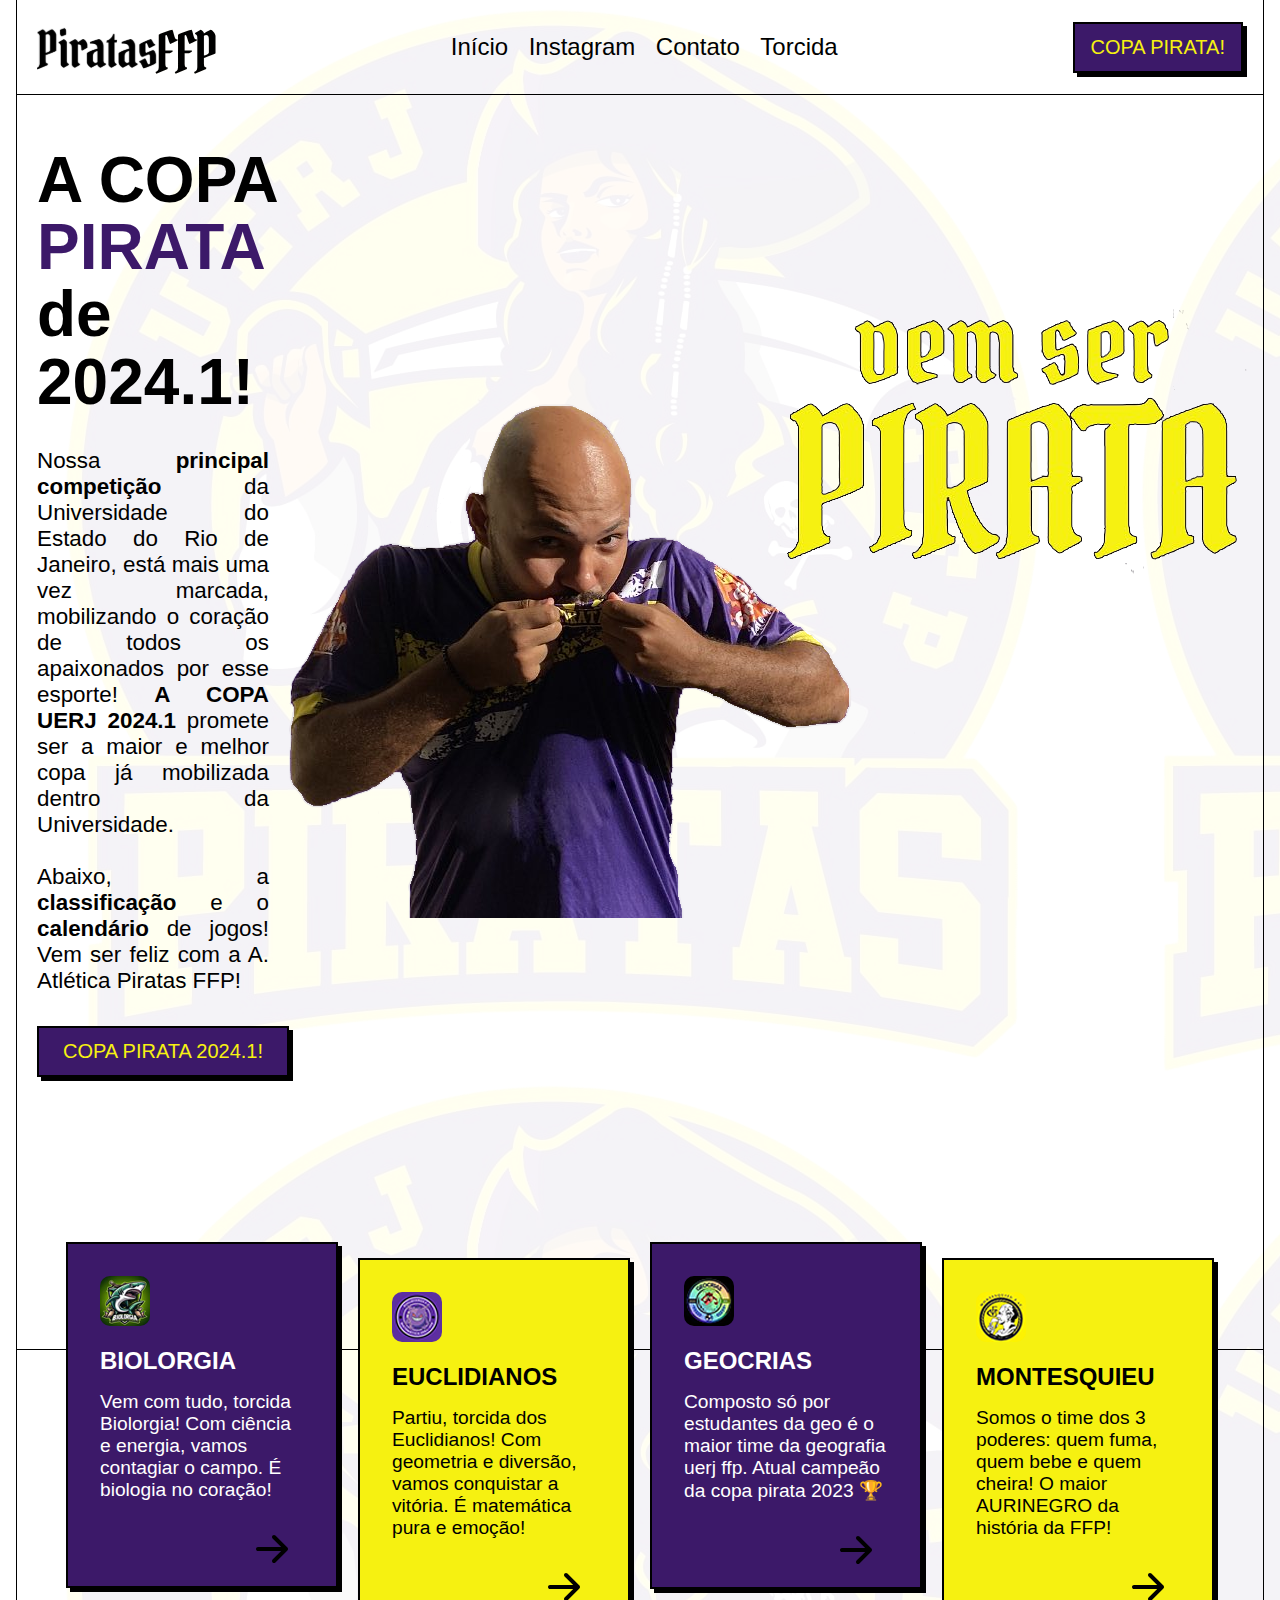
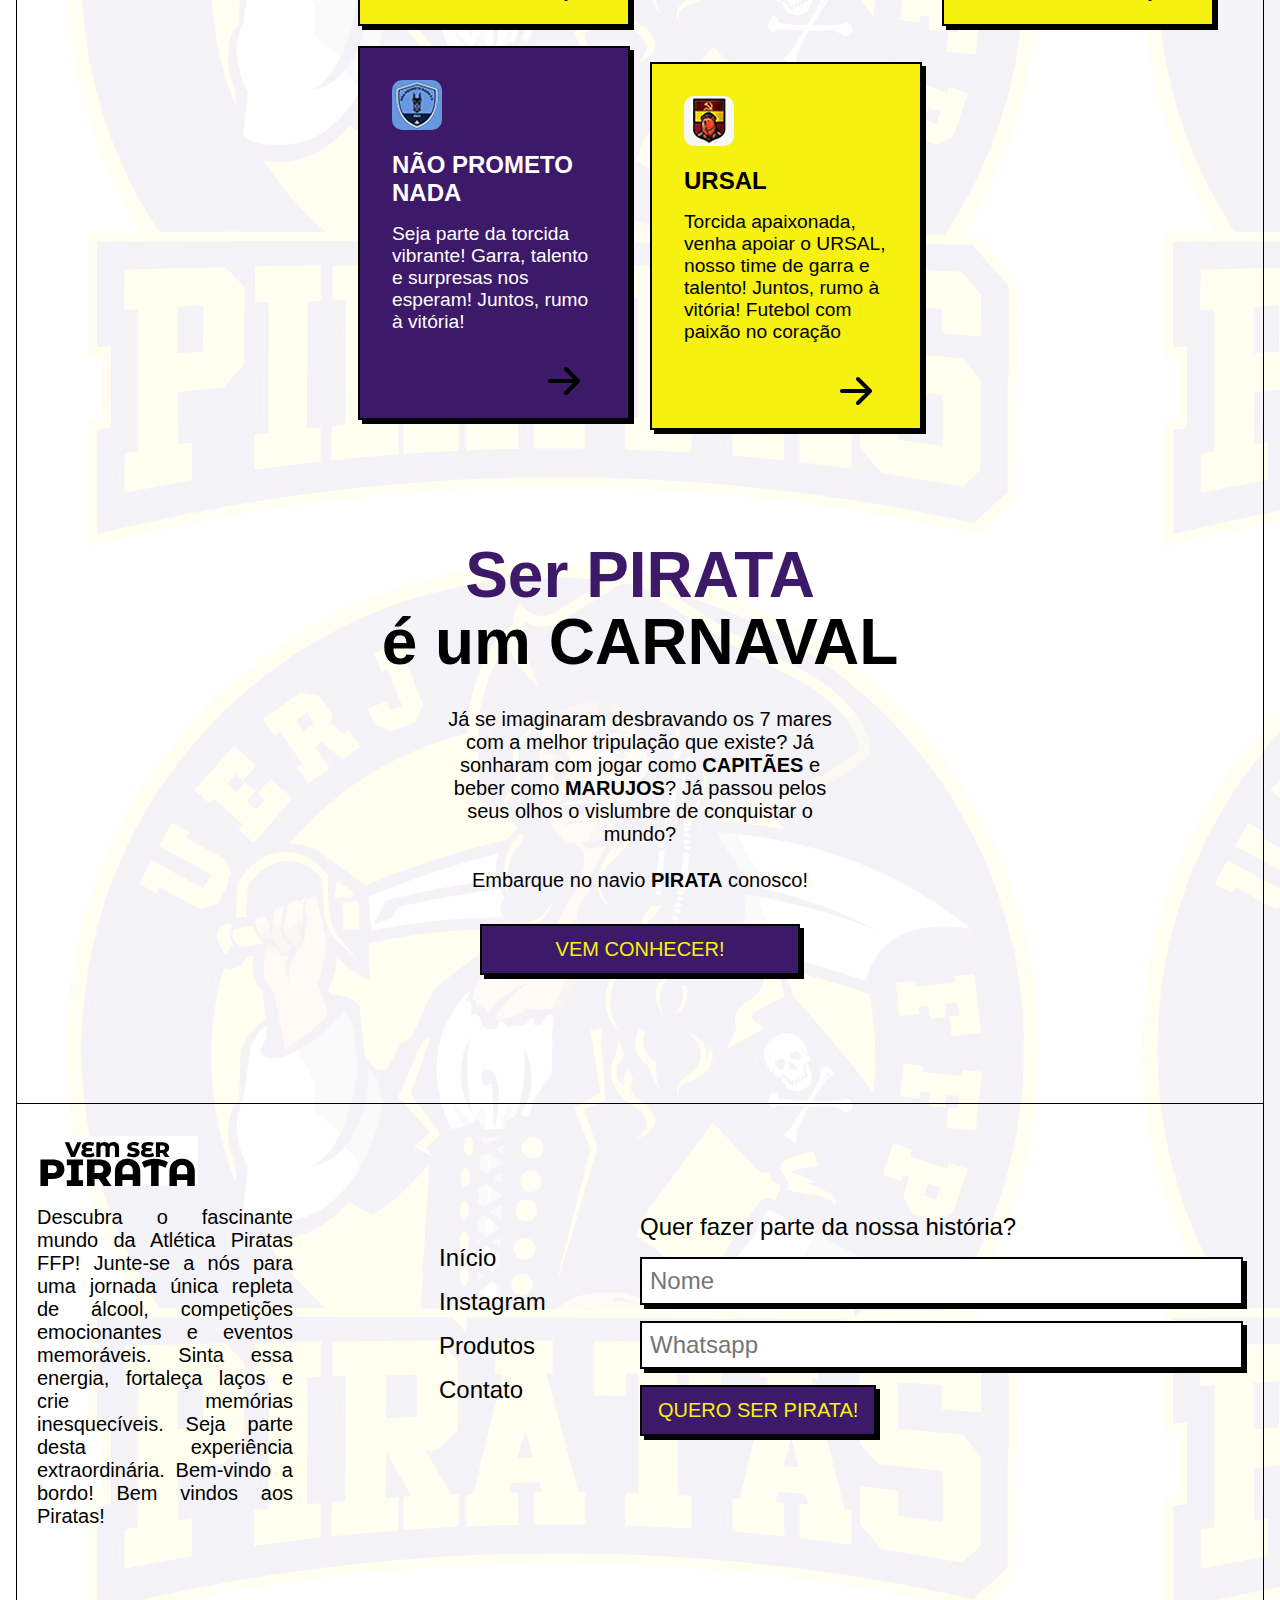
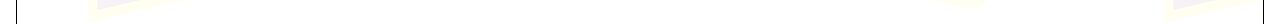
==== index.html @ 1eb4ce50 "link da nav pra torcida" ====
<!DOCTYPE html>
<html lang="pt-br">
<head>
    <meta charset="UTF-8">
    <meta name="viewport" content="width=device-width, initial-scale=1.0">
    <title>Piratas</title>
    <link rel="stylesheet" href="index.css">
</head>
<body>
    <header>
        <div class="container">
            <!-- teste -->
            <a class="logo" href="https://www.instagram.com/direct/t/118233572894860" target="_blank"><img src="pack/logonova2.svg" alt="logo.svg"></a></img>
            <nav>
                <a href="index.html">Início</a>
                <a href="https://www.instagram.com/atleticaffp/" target="_blank">Instagram</a>
                <a href="https://www.instagram.com/atleticaffp/" target="_blank">Contato</a>
                <a href="https://www.instagram.com/stories/highlights/18028750858473451/" target="_blank">Torcida</a>
            </nav>
            <a href="./copapirata/copapirata.html" target="blank" class="button nt-1 nb-1 nx-auto">COPA PIRATA!</a>
        </div>
    </header>
    <main>
        <section class="hero-section">
            <div class="container row-reverse">
                <img src="pack/teste3png.png" alt="img/hero-img.svg">
                <div>
                    <h1 class="nt-2 nb-2">A COPA <span class="text-primary decoration"> PIRATA</span> de 2024.1!</h1>
                    <p class="nb-2 nx-auto">Nossa <strong>principal competição</strong> da Universidade do Estado do Rio de Janeiro, está mais uma vez marcada, mobilizando o coração de todos os apaixonados por esse esporte! <strong>A COPA UERJ 2024.1</strong> promete ser a maior e melhor copa já mobilizada dentro da Universidade.<br><br>
                    Abaixo, a <strong>classificação</strong> e o <strong>calendário</strong> de jogos! Vem ser feliz com a A. Atlética Piratas FFP!  </p>
                    <a href="copapirata/copapirata.html" target="_blank" class="button nt-1 nb-1">COPA PIRATA 2024.1!</a>
                    <!-- <h1 class="nt-2 nb-2"><span class="text-primary decoration"> Ser PIRATA</span> é um CARNAVAL</h1>
                    <p class="nb-2 nx-auto">Já se imaginaram desbravando os 7 mares com a melhor tripulação que existe? Já sonharam com jogar como <strong>CAPITÃES</strong> e beber como <strong>MARUJOS</strong>? Já passou pelos seus olhos o vislumbre de conquistar o mundo?<br><br>
                    Embarque no navio <strong>PIRATA</strong> conosco!  </p>
                    <a href="https://www.instagram.com/direct/t/118233572894860" target="_blank" class="button nt-1 nb-1">Entre em contato!</a> -->
                </div>
            </div>
        </section>
        <section class="courses-section">
            <div class="cards">
                <article class="card">
                    <img class="littlecard" src="pack/biocard.png" alt="bio.png">
                    <strong class="textobranco">BIOLORGIA</strong>
                    <p class="textobranco">Vem com tudo, torcida Biolorgia! Com ciência e energia, vamos contagiar o campo. É biologia no coração!</p>
                    <a href="#">
                        <img src="pack/arrow-right.svg" alt="img/arrow-right.svg"></a>
                </article>
                <article class="card">
                    <img class="littlecard" src="pack/euccard.png" alt="euc.png">
                    <strong>EUCLIDIANOS</strong>
                    <p>Partiu, torcida dos Euclidianos! Com geometria e diversão, vamos conquistar a vitória. É matemática pura e emoção!</p>
                    <a href="#">
                        <img src="pack/arrow-right.svg" alt="img/arrow-right.svg"></a>
                </article>
                <article class="card">
                    <img class="littlecard" src="pack/geocard.png" alt="geo.png">
                    <strong class="textobranco">GEOCRIAS</strong>
                    <p class="textobranco">Composto só por estudantes da geo é o maior time da geografia uerj ffp.
                        Atual campeão da copa pirata 2023 🏆</p>
                    <a href="#">
                        <img src="pack/arrow-right.svg" alt="img/arrow-right.svg"></a>
                </article>
                <article class="card">
                    <img class="littlecard" src="pack/moncard.png" alt="mon.png">
                    <strong>MONTESQUIEU</strong>
                    <p>Somos o time dos 3 poderes: quem fuma, quem bebe e quem cheira! O maior AURINEGRO da história da FFP!</p>
                    <a href="#">
                        <img src="pack/arrow-right.svg" alt="sax.png"></a>
                </article>
                <article class="card">
                    <img class="littlecard" src="pack/npncard.png" alt="npn.png">
                    <strong class="textobranco">NÃO PROMETO NADA</strong>
                    <p class="textobranco">Seja parte da torcida vibrante! Garra, talento e surpresas nos esperam! Juntos, rumo à vitória!</p>
                    <a href="#">
                        <img src="pack/arrow-right.svg" alt="arrow-right.svg"></a>
                </article>
                <article class="card">
                    <img class="littlecard" src="pack/urscard.png" alt="urs.png">
                    <strong>URSAL</strong>
                    <p>Torcida apaixonada, venha apoiar o URSAL, nosso time de garra e talento! Juntos, rumo à vitória! Futebol com paixão no coração </p>
                    <a href="#">
                        <img src="pack/arrow-right.svg" alt="arrow-right.svg"></a>
                </article>
                </div>
                
                    <section class="textodpscard">
                        <h2 class="text-center nx-auto"><span class="text-primary decoration"> Ser PIRATA</span> é um CARNAVAL</h2>
                        <p class="text-center nb-2 nx-auto">Já se imaginaram desbravando os 7 mares com a melhor tripulação que existe? Já sonharam com jogar como <strong>CAPITÃES</strong> e beber como <strong>MARUJOS</strong>? Já passou pelos seus olhos o vislumbre de conquistar o mundo?<br><br>
                        Embarque no navio <strong>PIRATA</strong> conosco!  </p>
                        <a href="https://www.instagram.com/atleticaffp/" target="_blank" class="button nt-2 nx-auto">Vem conhecer!</a>
                    </section>

                <!-- RASCUNHO ANTIGO <h1 class="nt-2 nb-2"><span class="text-primary decoration"> Ser PIRATA</span> é um CARNAVAL</h1>
                <p class="nb-2 nx-auto">Já se imaginaram desbravando os 7 mares com a melhor tripulação que existe? Já sonharam com jogar como <strong>CAPITÃES</strong> e beber como <strong>MARUJOS</strong>? Já passou pelos seus olhos o vislumbre de conquistar o mundo?<br><br>
                Embarque no navio <strong>PIRATA</strong> conosco!  </p>
                <a href="https://www.instagram.com/direct/t/118233572894860" target="_blank" class="button nt-1 nb-1">Entre em contato!</a> -->
                
                <!-- <h2 class="text-center nx-auto">Conheça os nossos<span class="text-primary"> MARES!</span></h2>
                <a href="https://www.instagram.com/atleticaffp/" target="_blank" class="button nt-2 nx-auto">Vem conhecer!</a> -->
            
            </section>
        </div>
    </main>
    <footer>
        <div class="container">
            <div class="about-column">
                <img src="pack/logo3.svg" alt="lobatinho" class="nt-1 nb-1">
                <p class="nb-2">Descubra o fascinante mundo da Atlética Piratas FFP! Junte-se a nós para uma jornada única repleta de álcool, competições emocionantes e eventos memoráveis. Sinta essa energia, fortaleça laços e crie memórias inesquecíveis. Seja parte desta experiência extraordinária. Bem-vindo a bordo! Bem vindos aos Piratas!</p>
            </div>
    
            <nav class="nb-2">
                <a href="index.html">Início</a>
                <a href="https://www.instagram.com/atleticaffp/" target="_blank">Instagram</a>
                <a href="https://linktr.ee/piratasffp" target="_blank">Produtos</a>
                <a href="https://www.instagram.com/direct/t/118233572894860">Contato</a>
            </nav>
            <form class="newsletter-form" method="post" action="https://formsubmit.co/piratasffp@gmail.com">
                <label for="Nome" class="nb-1">Quer fazer parte da nossa história?
                </label>
                <input type="text" name="nome" id="nome" class="nb-1" placeholder="Nome">
                <input type="number" name="wpp" id="wpp" class="nb-1" placeholder="Whatsapp">
                <input type="hidden" name="_captcha" value="false">
                <input type="hidden" name="_next" value="https://piratasffp.vercel.app/sucesso.html">
                <button class="button nb-2" input type="submit">Quero ser PIRATA!</button>
            </form>
        </div>
        
    
    </footer>
</body>
</html>
---- index.css ----
* {
    box-sizing: border-box;
    font-family: Arial, Helvetica, sans-serif;
    margin: 0;
    padding: 0;
    
}

:root {
    --color-primary: #3C1969;;
    --color-secondary: #F6F111; 
    --color-black: #000;
    --color-white: #fff;
}

body {
    background: linear-gradient(90deg, #3C1969 0% #F6F111 100%);
    padding: 0 1rem;
    background-image: url('copapirata/images/PIRATA6.svg');
}

header,
.hero-section,
.courses-section,
footer {
    border-color: var(--color-black);
    border-style: solid;
    border-width: 0 1px 1px 1px;
    padding: 1.25rem;
}

header img {
    display: block;
    margin: 1rem auto;
}

header nav {
    display: grid;
    grid-template-columns: 1fr 1fr;
    margin: 1rem auto 0;

}

nav a {
    color: var(--color-black);
    font-size: 1.5rem;
    padding: .5rem;
    text-decoration: none;
}

header nav a:nth-child(2n-1) {
    text-align: right;

}

.button {
    background-color: var(--color-primary);
    border: 2px solid var(--color-black);
    box-shadow: 4px 4px 0 var(--color-black);
    color: var(--color-secondary);
    display: block;
    font-size: 1.25rem;
    padding: .75rem 1rem;
    max-width: 20rem;
    text-align: center;
    text-decoration: none;
    text-transform: uppercase;
}

.hero-section {
    padding-right: 1rem;
    padding-bottom: 16rem;
}

.hero-section img {
    display: block;
    margin: 1.25rem 0 0 auto;
    max-width: 100%;
}

h1 {
    font-size: 3rem;
    line-height: 105%;
    margin: auto;
}

h2 {
    font-size: 2.5rem;
    padding-top: 3rem;
    padding-bottom: 2rem;
    line-height: 105%;    
    
}

.textodpscard p {
    max-width: 25rem;
    text-align: center;
    font-size: 1.25rem;
    margin: auto;
}

.hero-section p {
    font-size: 1.4rem;
    padding-right: 1.25rem;
    text-align: justify;
}

.hero-section .button {
    position: relative;
}

.decoration {
    display: block;
    position: relative;
}

.courses-section {
    padding-bottom: 8rem;
}

.cards {
    display: flex;
    flex-direction: column;
    align-items: start;
    gap: 1.25rem;
    margin-top: -8rem;
    margin-bottom: 4rem;

}

.card {
    background-color: var(--color-primary);
    border: 2px solid var(--color-black);
    box-shadow: 4px 4px 0 var(--color-black);
    max-width: 17rem;
    padding: 2rem 2rem 0 2rem;
    font-size: 1.2rem;
    text-align: left;
    max-height: 25rem;
    
}

.card:nth-child(2n) {
    align-self: start;
    background-color: var(--color-secondary);
    max-width: 17rem;
    max-height: 25rem;
    
}

.card:nth-child(2n) a:hover {
    background-color: #3c1969a1;
    border-radius: 10px;
    color: var(--color-secondary);
    border: 1px solid black;
    transition: 0.5s;
}

.card strong {
    display: block;
    font-size: 1.5rem;
    margin: 1rem 0;
}

.card a {
    display: block;
    margin: 1rem 0 0 auto;
    width: fit-content;
}

.littlecard {
    border-radius: 10px;
    color: var(--color-white);
}

.textobranco {
    color: white;
}

/*Rodapé*/

footer {
    border-bottom: 0;
    padding: 1rem 1.25rem 4rem;
}

footer p {
    font-size: 1.25rem;
    text-align: justify;
}

footer nav a {
    display: block;
    padding-left: 0;
}

.newsletter-form label {
    display: block;
    font-size: 1.5rem;
}

.newsletter-form input {
    border: 2px solid var(--color-black);
    box-shadow: 4px 4px 0 var(--color-black);
    font-size: 1.5rem;
    padding: .5rem;
    width: 100%;
}

/*Utilitários*/

.nt-1 {
    margin-top: 1rem;
}

.nt-2 {
    margin-top: 2rem;
}

.nb-1 {
    margin-bottom: 1rem;
}

.nb-2 {
    margin-bottom: 2rem;
}

.nx-auto {
    margin-left: auto;
    margin-right: auto;
}

.text-primary {
    color: var(--color-primary);
}

.text-center {
    text-align: center;
    display: block;
}

a:hover {
    background-color: #f6f211;
    border-radius: 10px;
    color: var(--color-primary);
    border: 1px solid black;
    transition: 0.5s;
    
}

/*responsividade*/

@media screen and (min-width: 40rem) {
    header nav {
        display: block;
        text-align: center;
    }
    
    .cards {
        flex-direction: row;
        flex-wrap: wrap;
        justify-content: center;
    }

    .card:nth-child(2n) {
        margin-top: 1rem;
    }
}
@media screen and (min-width: 48rem) {
    header div {
        display: flex;
        align-items: center;
        justify-content: space-between;
        
    }

    header img,
    header nav,
    header .button {
        margin: 0;
    }

@media screen and (min-width: 72rem) {
    h1, h2 {
        font-size: 4rem;
    }

    .container {
        display: flex;
        align-items: center;
        margin: 0 auto;
        max-width: 72rem;
    }
}
    .container.row-reverse {
        flex-direction: row-reverse;
    }

    .about-column {
        flex: 2;
    }

    .about-column p {
        font-size: 1.25rem;
        max-width: 16rem;
    }

    footer nav {
        flex: 1;
    }

    .newsletter-form {
        flex: 3;
    }

    form button:hover {
        background-color: rgba(0, 0, 0, 0.377);
        cursor:pointer;
    }

@media screen and (min-width: 80rem) {
    .container {
        max-width: 90rem;
    }
    
}
}
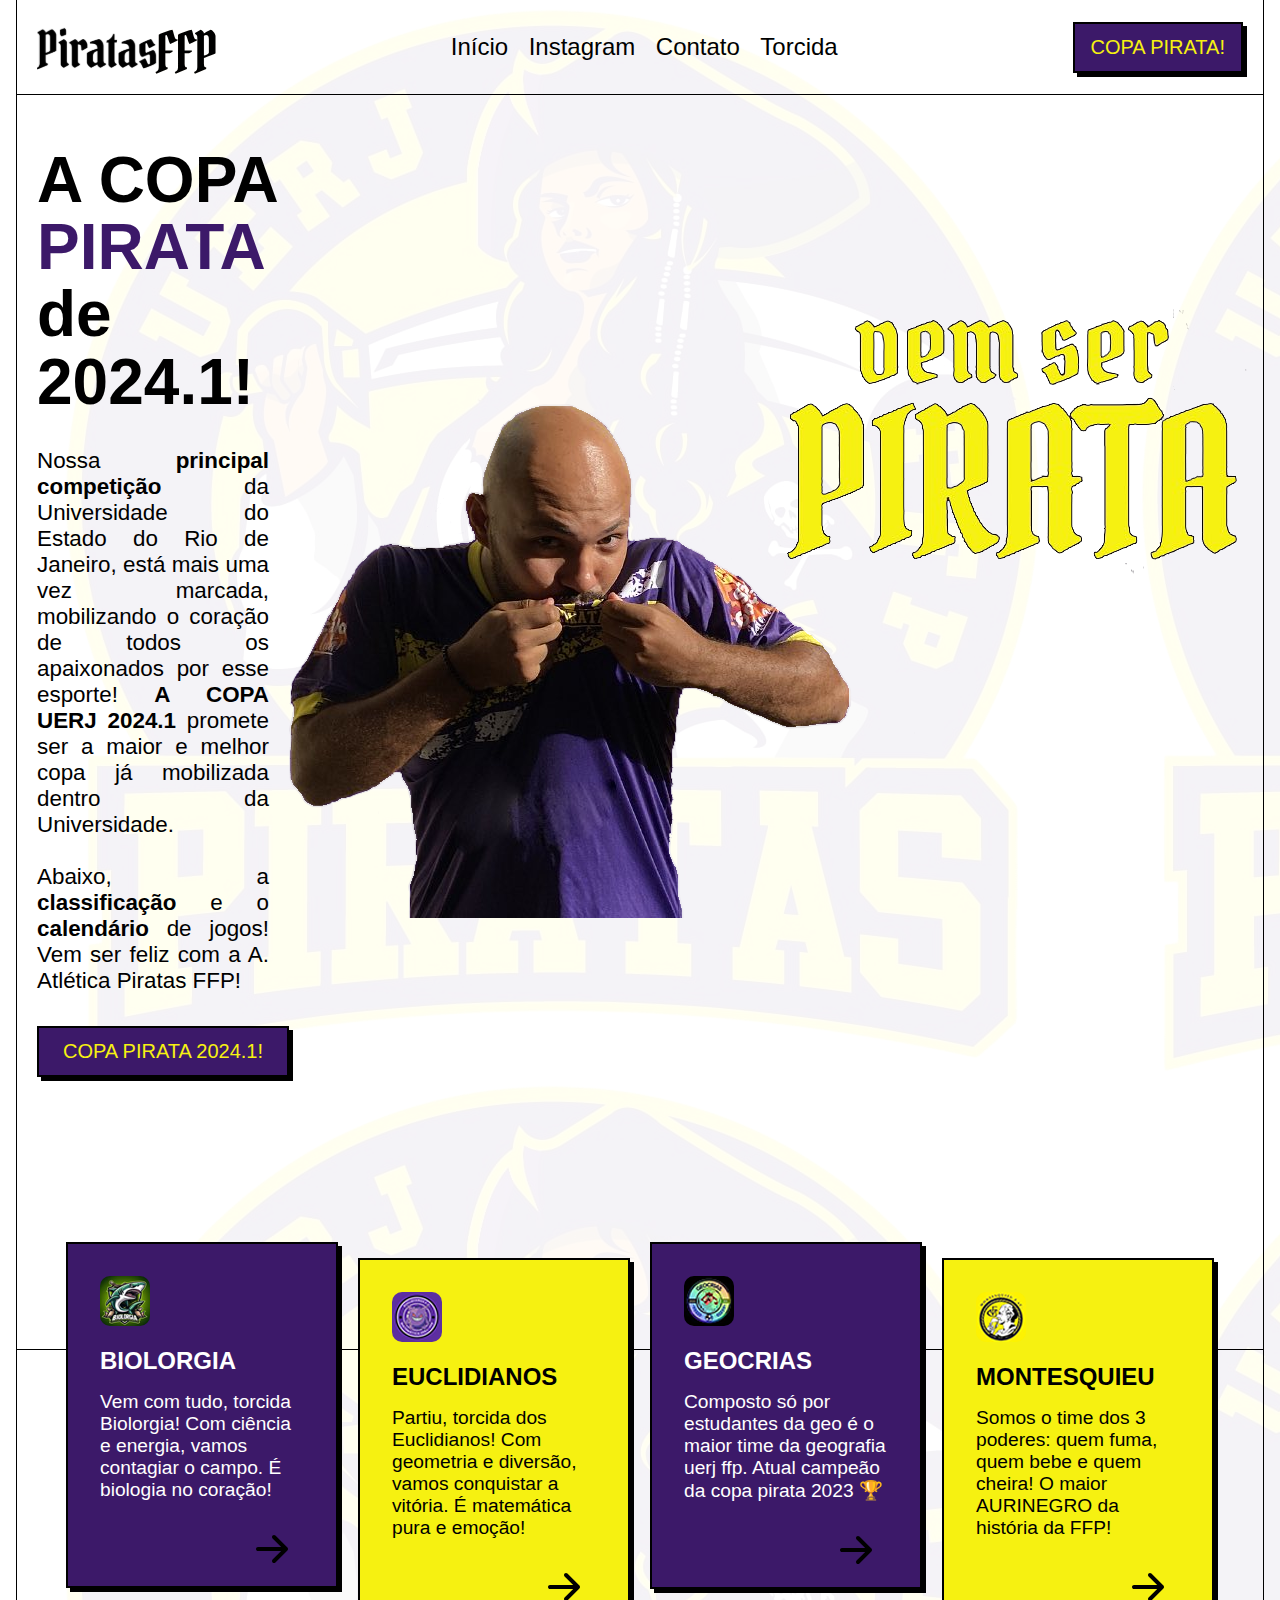
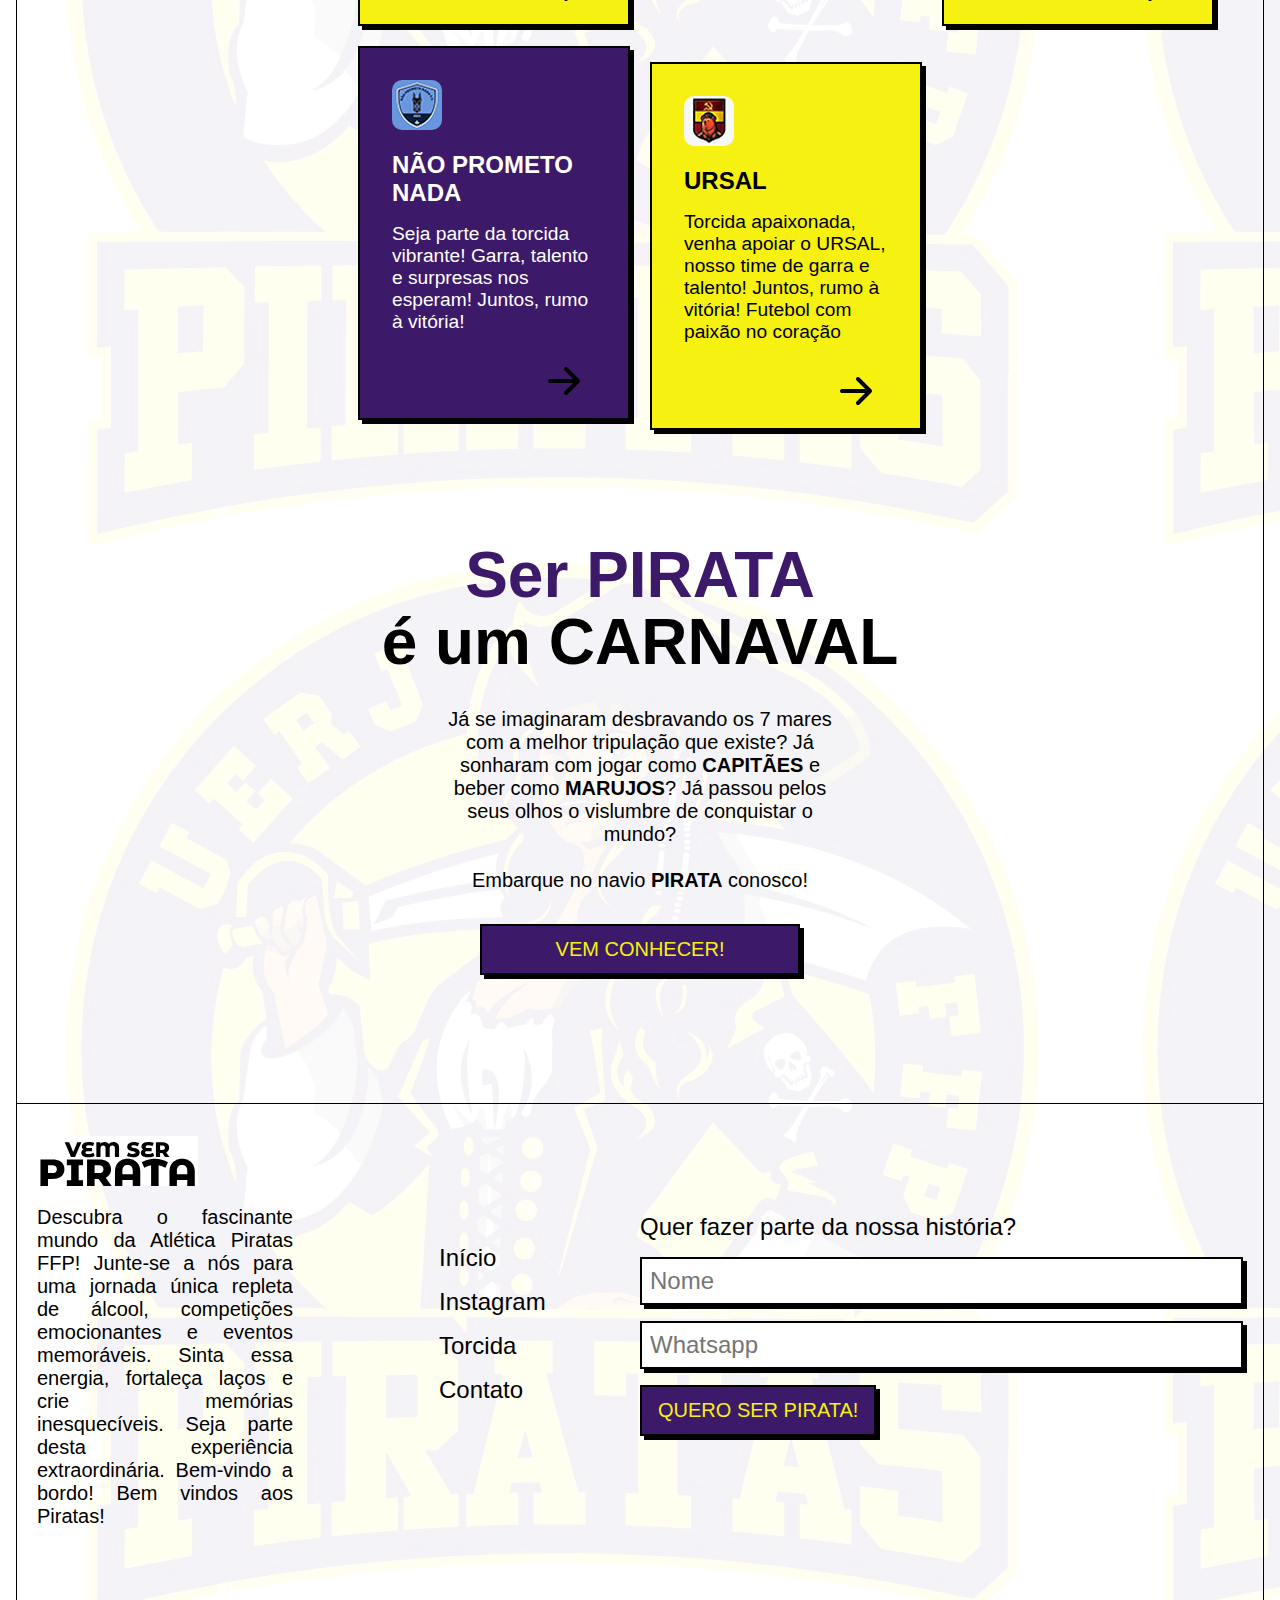
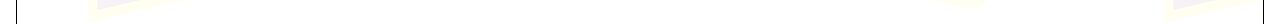
==== commit 5e7d0132: "commit links" ====
--- a/index.html
+++ b/index.html
@@ -111,8 +111,8 @@
             <nav class="nb-2">
                 <a href="index.html">Início</a>
                 <a href="https://www.instagram.com/atleticaffp/" target="_blank">Instagram</a>
-                <a href="https://linktr.ee/piratasffp" target="_blank">Produtos</a>
-                <a href="https://www.instagram.com/direct/t/118233572894860">Contato</a>
+                <a href="https://www.instagram.com/stories/highlights/18028750858473451/" target="_blank">Torcida</a>
+                <a href="https://www.instagram.com/atleticaffp">Contato</a>
             </nav>
             <form class="newsletter-form" method="post" action="https://formsubmit.co/piratasffp@gmail.com">
                 <label for="Nome" class="nb-1">Quer fazer parte da nossa história?
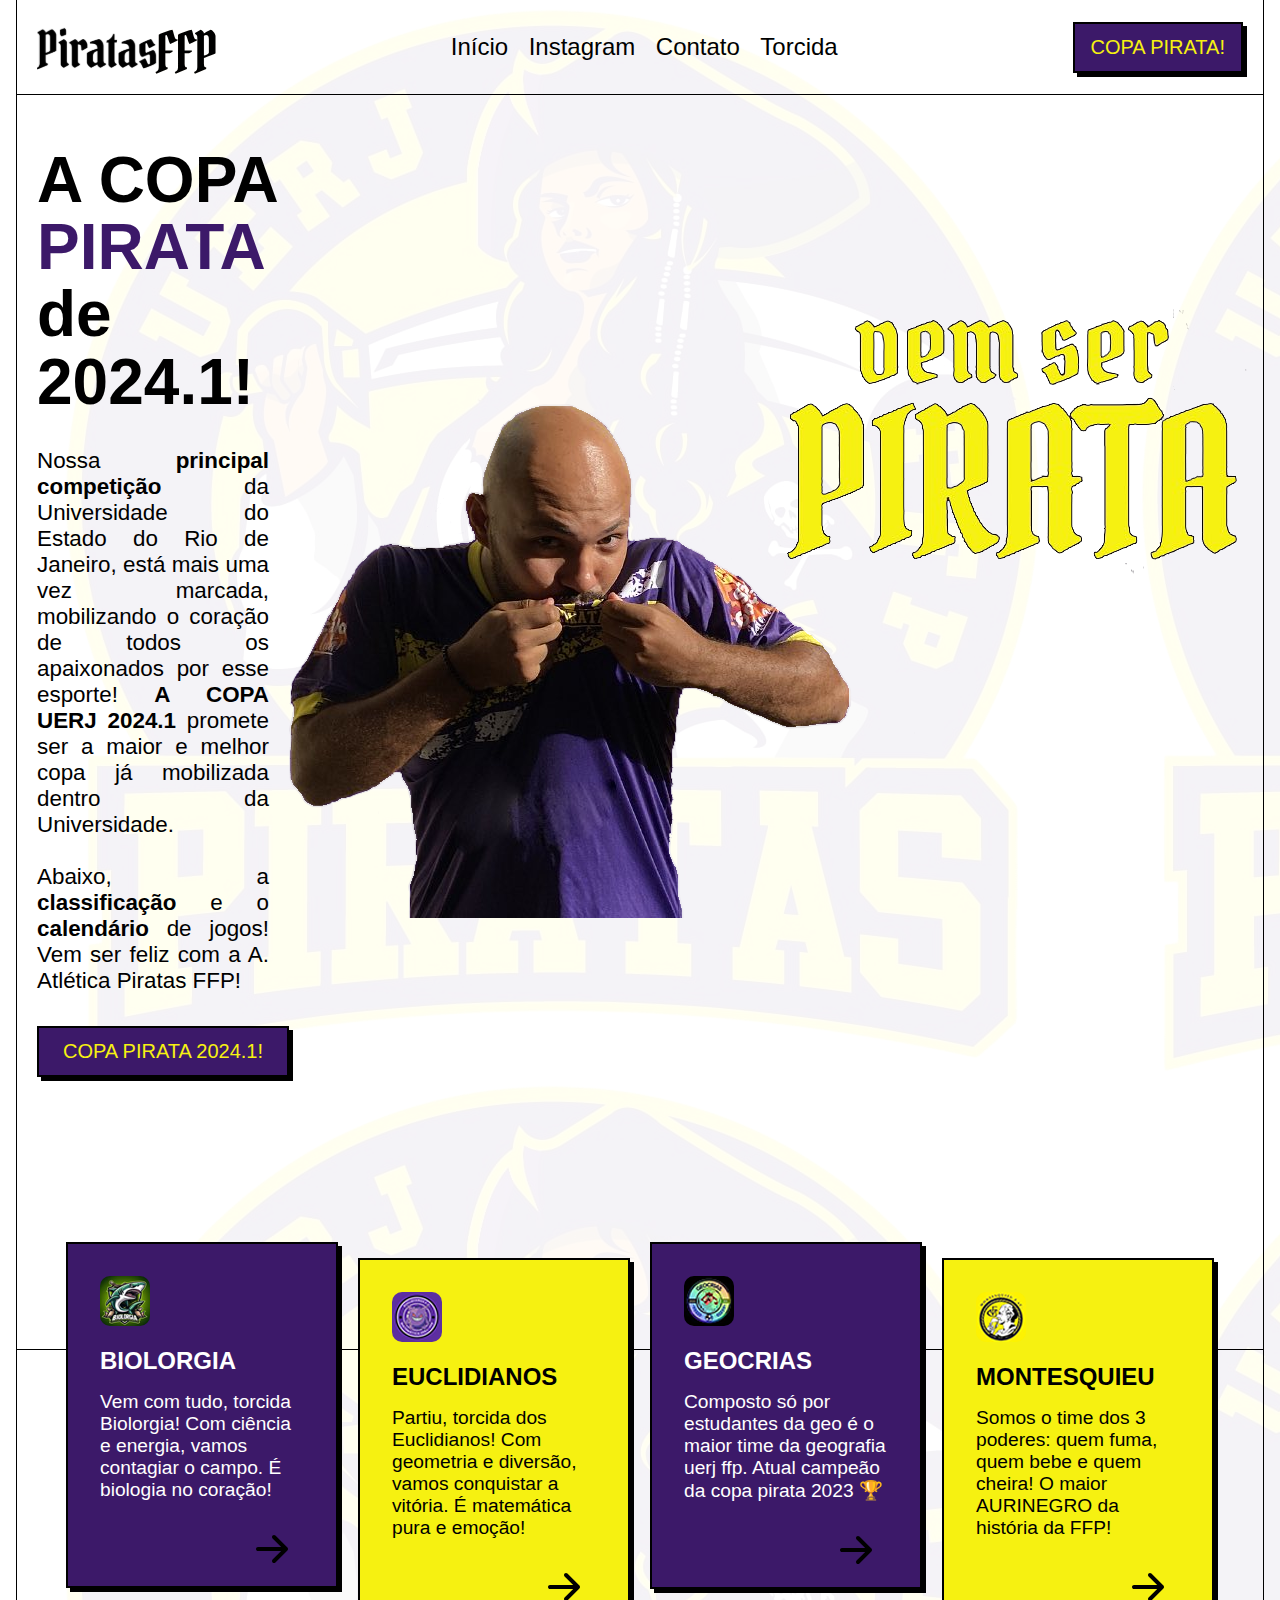
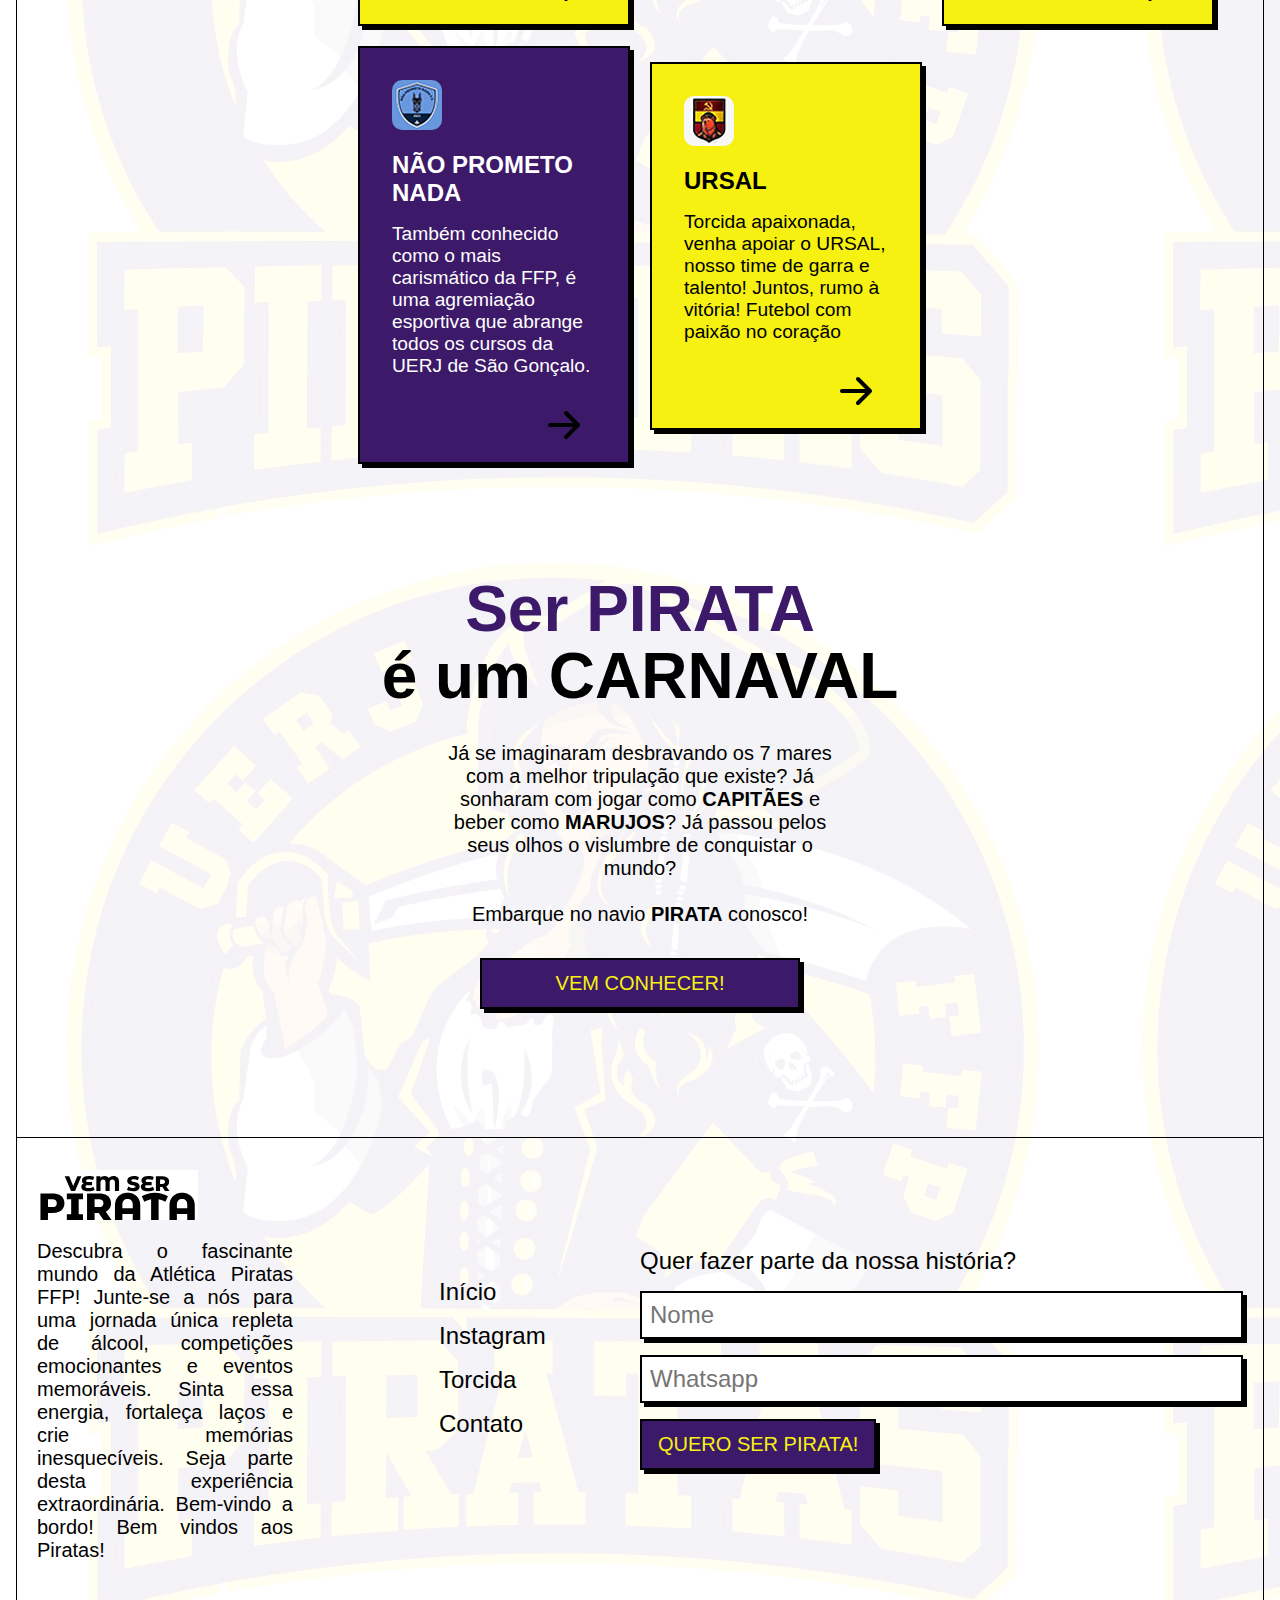
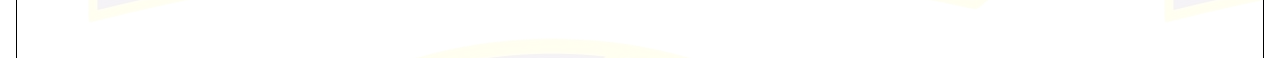
==== commit 3f49a1d4: "commit texto npn + max height no card" ====
--- a/index.html
+++ b/index.html
@@ -5,12 +5,15 @@
     <meta name="viewport" content="width=device-width, initial-scale=1.0">
     <title>Piratas</title>
     <link rel="stylesheet" href="index.css">
+    <link rel="icon" href="pack/favicon.svg" type="image/x-icon">
+    <link rel="apple-touch-icon" sizes="180x180" href="pack/favicon.svg">
+
 </head>
 <body>
     <header>
         <div class="container">
             <!-- teste -->
-            <a class="logo" href="https://www.instagram.com/direct/t/118233572894860" target="_blank"><img src="pack/logonova2.svg" alt="logo.svg"></a></img>
+            <a class="logo" href="#" target="_blank"><img src="pack/logonova2.svg" alt="logo.svg"></a></img>
             <nav>
                 <a href="index.html">Início</a>
                 <a href="https://www.instagram.com/atleticaffp/" target="_blank">Instagram</a>
@@ -70,7 +73,7 @@
                 <article class="card">
                     <img class="littlecard" src="pack/npncard.png" alt="npn.png">
                     <strong class="textobranco">NÃO PROMETO NADA</strong>
-                    <p class="textobranco">Seja parte da torcida vibrante! Garra, talento e surpresas nos esperam! Juntos, rumo à vitória!</p>
+                    <p class="textobranco">Também conhecido como o mais carismático da FFP, é uma agremiação esportiva que abrange todos os cursos da UERJ de São Gonçalo.</p>
                     <a href="#">
                         <img src="pack/arrow-right.svg" alt="arrow-right.svg"></a>
                 </article>
--- a/index.css
+++ b/index.css
@@ -136,7 +136,7 @@
     padding: 2rem 2rem 0 2rem;
     font-size: 1.2rem;
     text-align: left;
-    max-height: 25rem;
+    max-height: 28rem;
     
 }
 
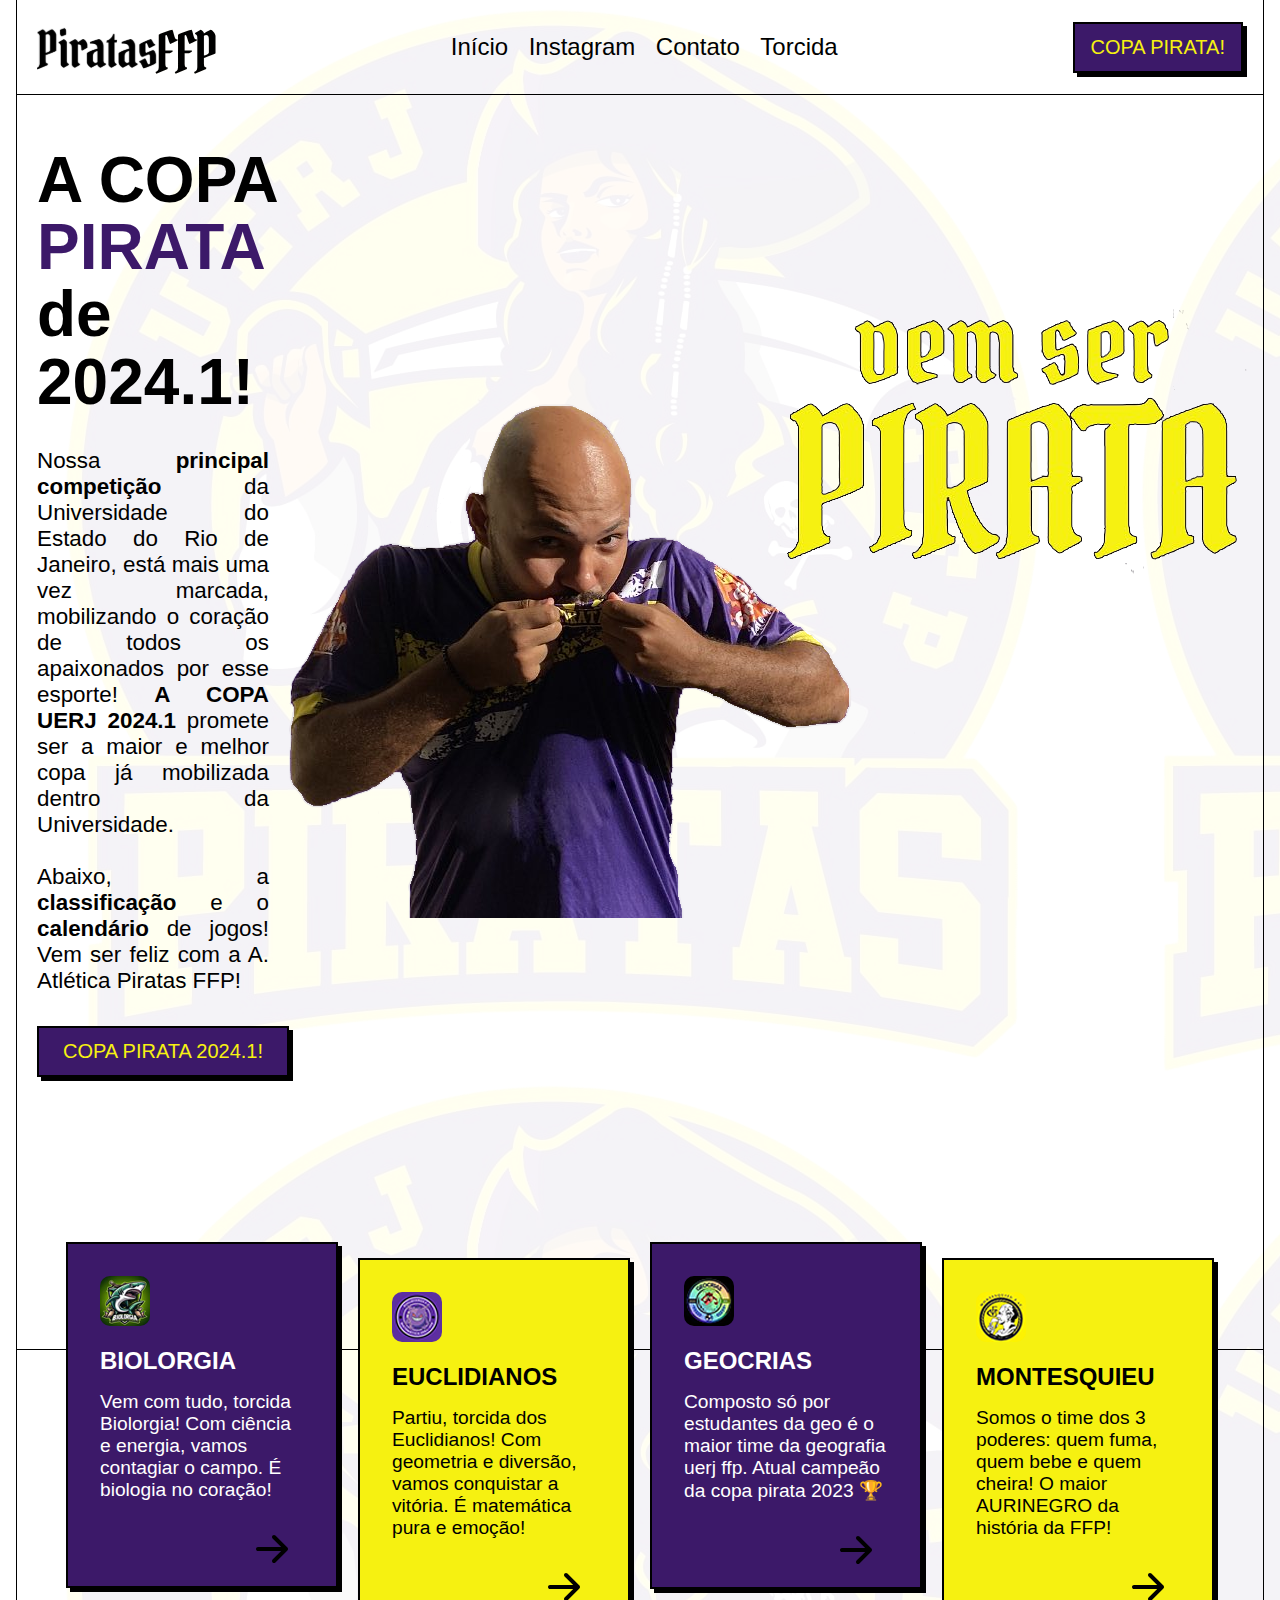
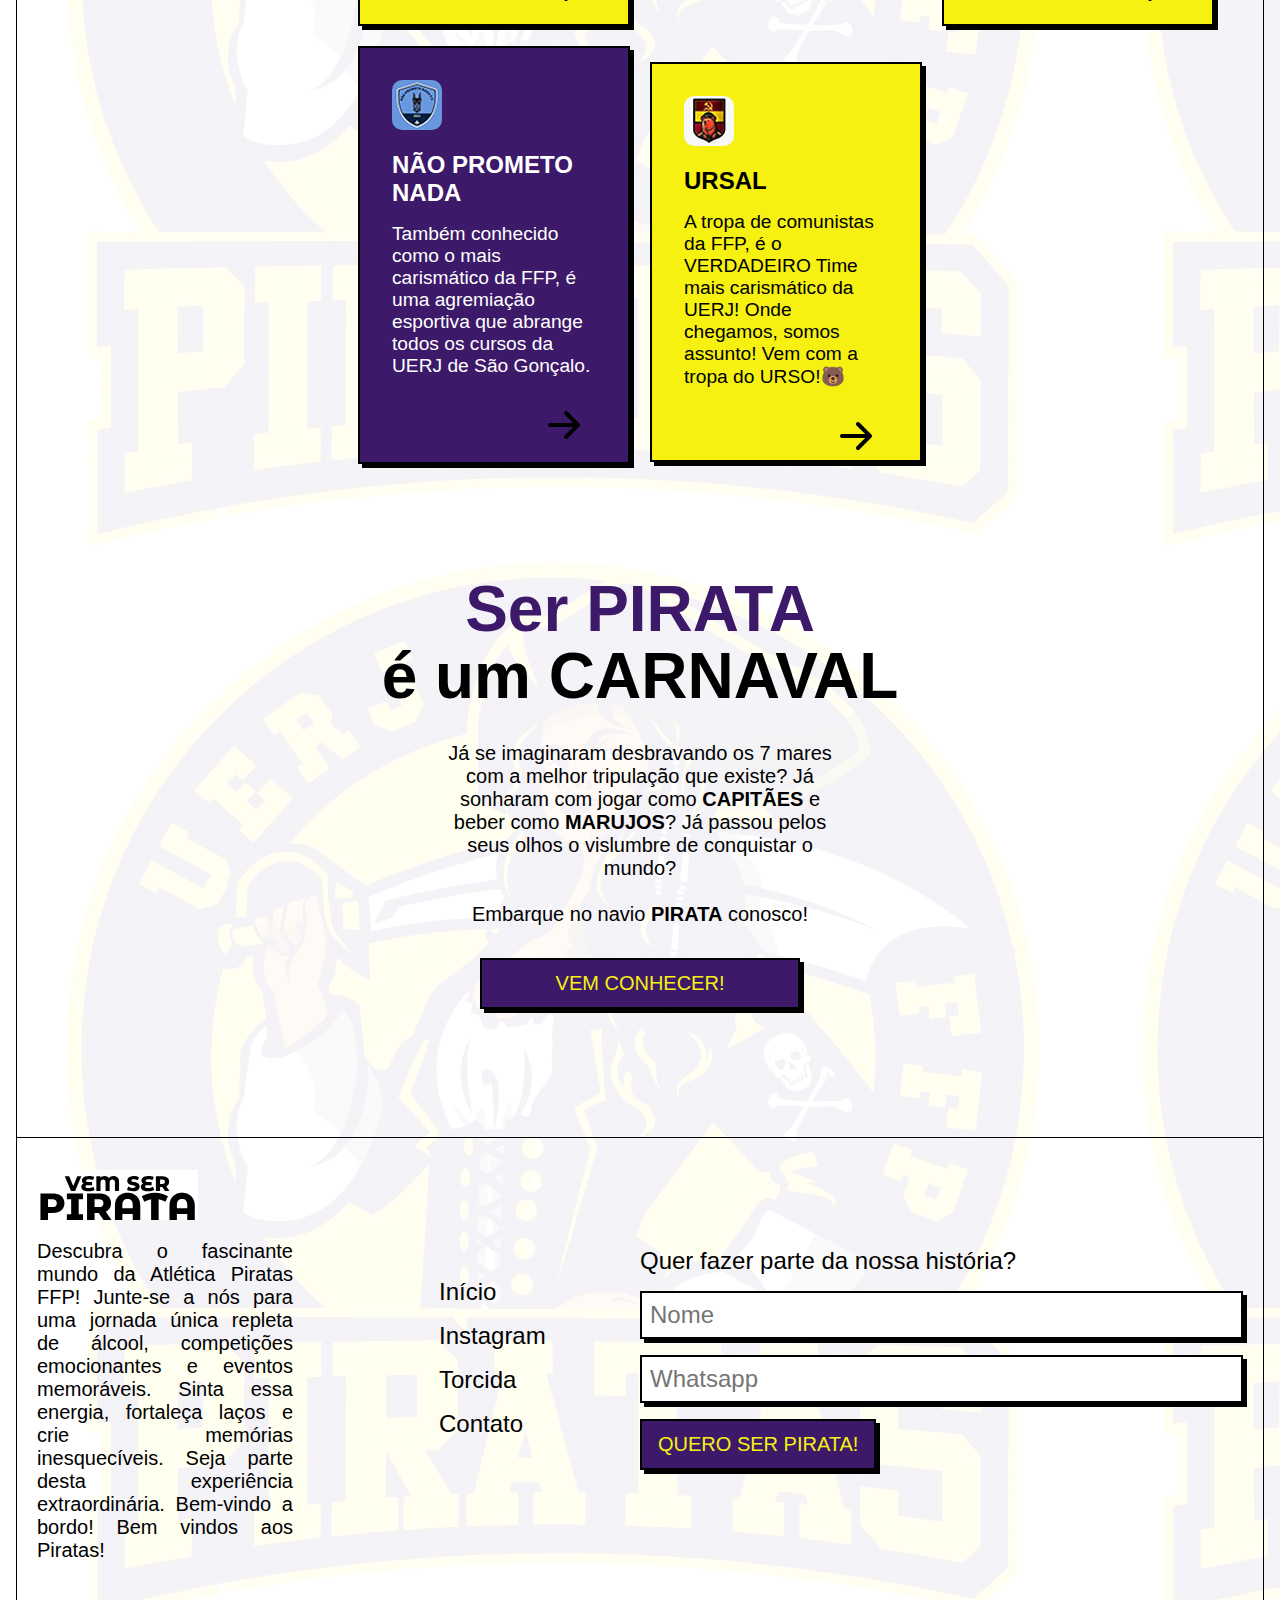
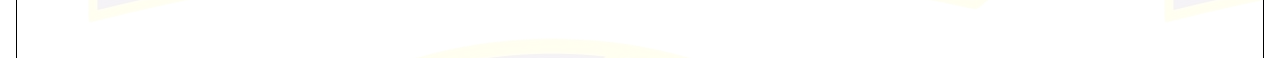
==== commit c214b781: "commit urs" ====
--- a/index.html
+++ b/index.html
@@ -80,7 +80,7 @@
                 <article class="card">
                     <img class="littlecard" src="pack/urscard.png" alt="urs.png">
                     <strong>URSAL</strong>
-                    <p>Torcida apaixonada, venha apoiar o URSAL, nosso time de garra e talento! Juntos, rumo à vitória! Futebol com paixão no coração </p>
+                    <p>A tropa de comunistas da FFP, é o VERDADEIRO Time mais carismático da UERJ! Onde chegamos, somos assunto! Vem com a tropa do URSO!🐻</p>
                     <a href="#">
                         <img src="pack/arrow-right.svg" alt="arrow-right.svg"></a>
                 </article>
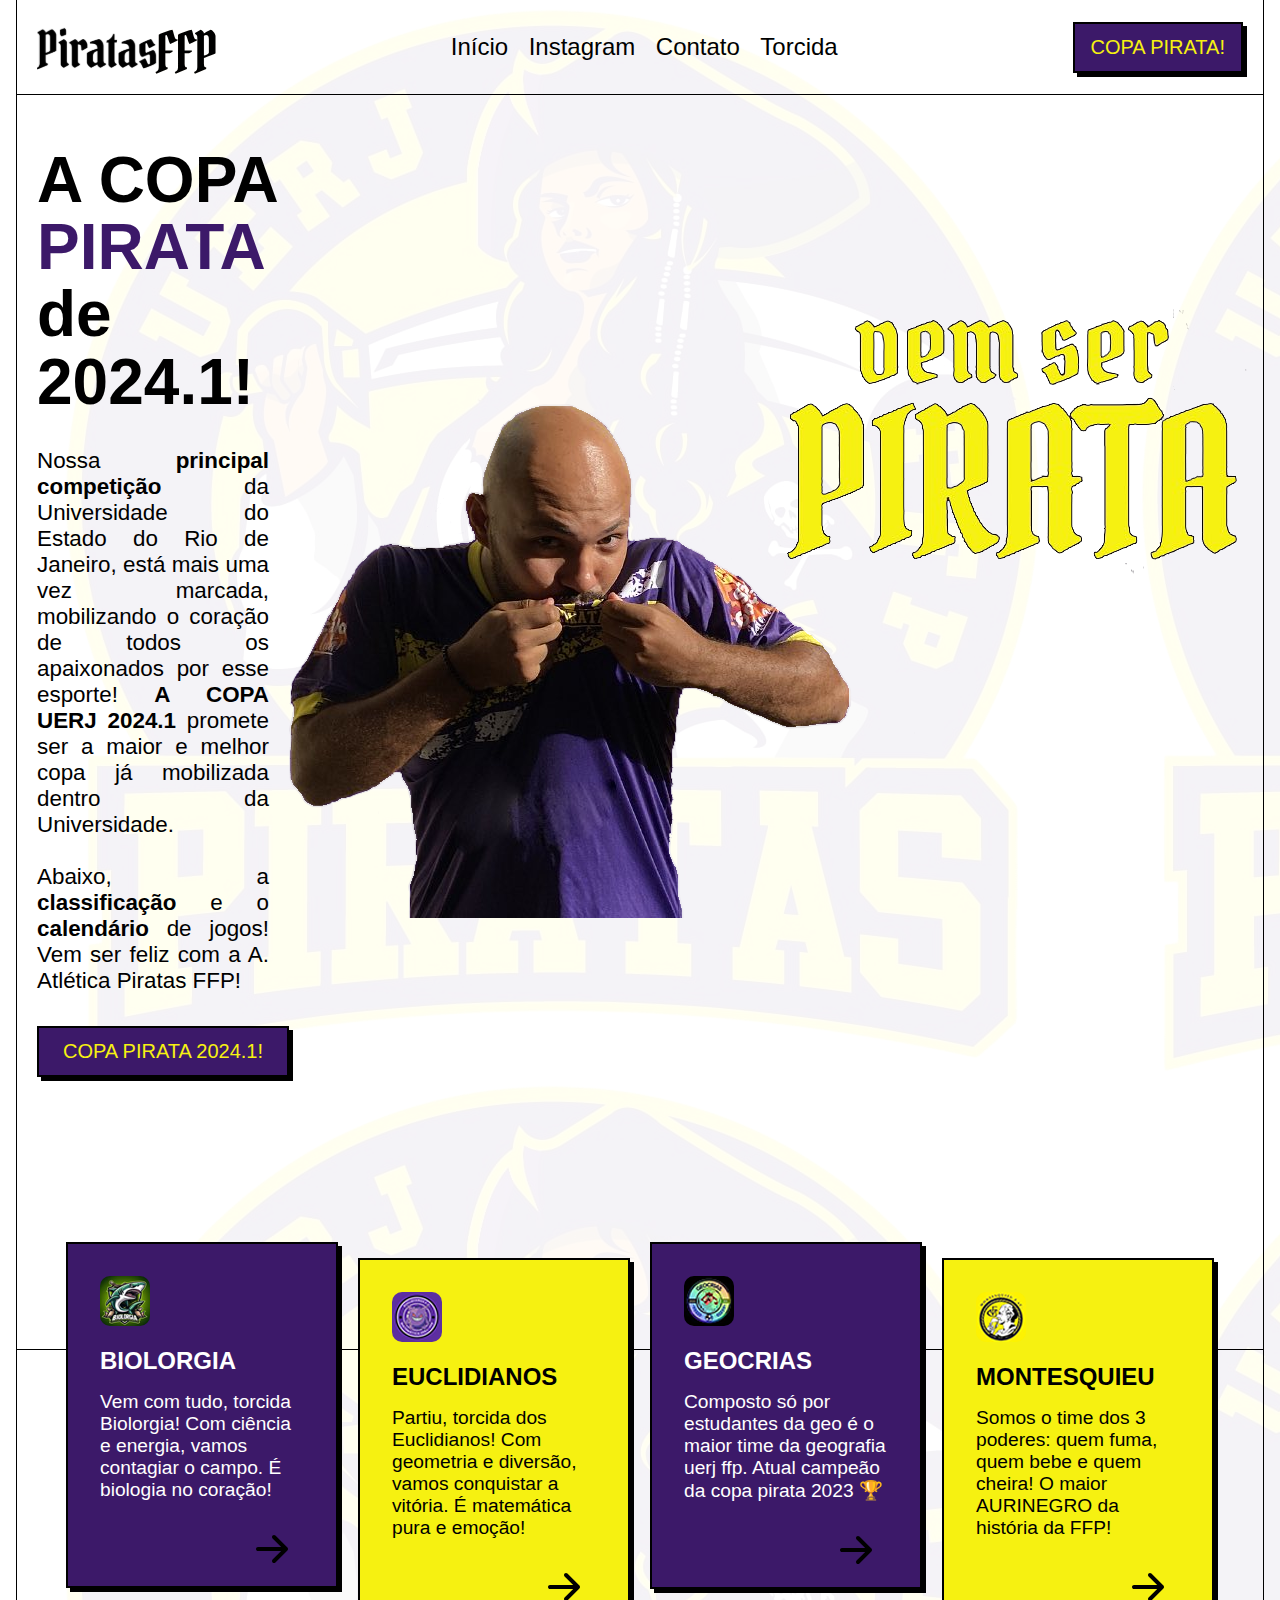
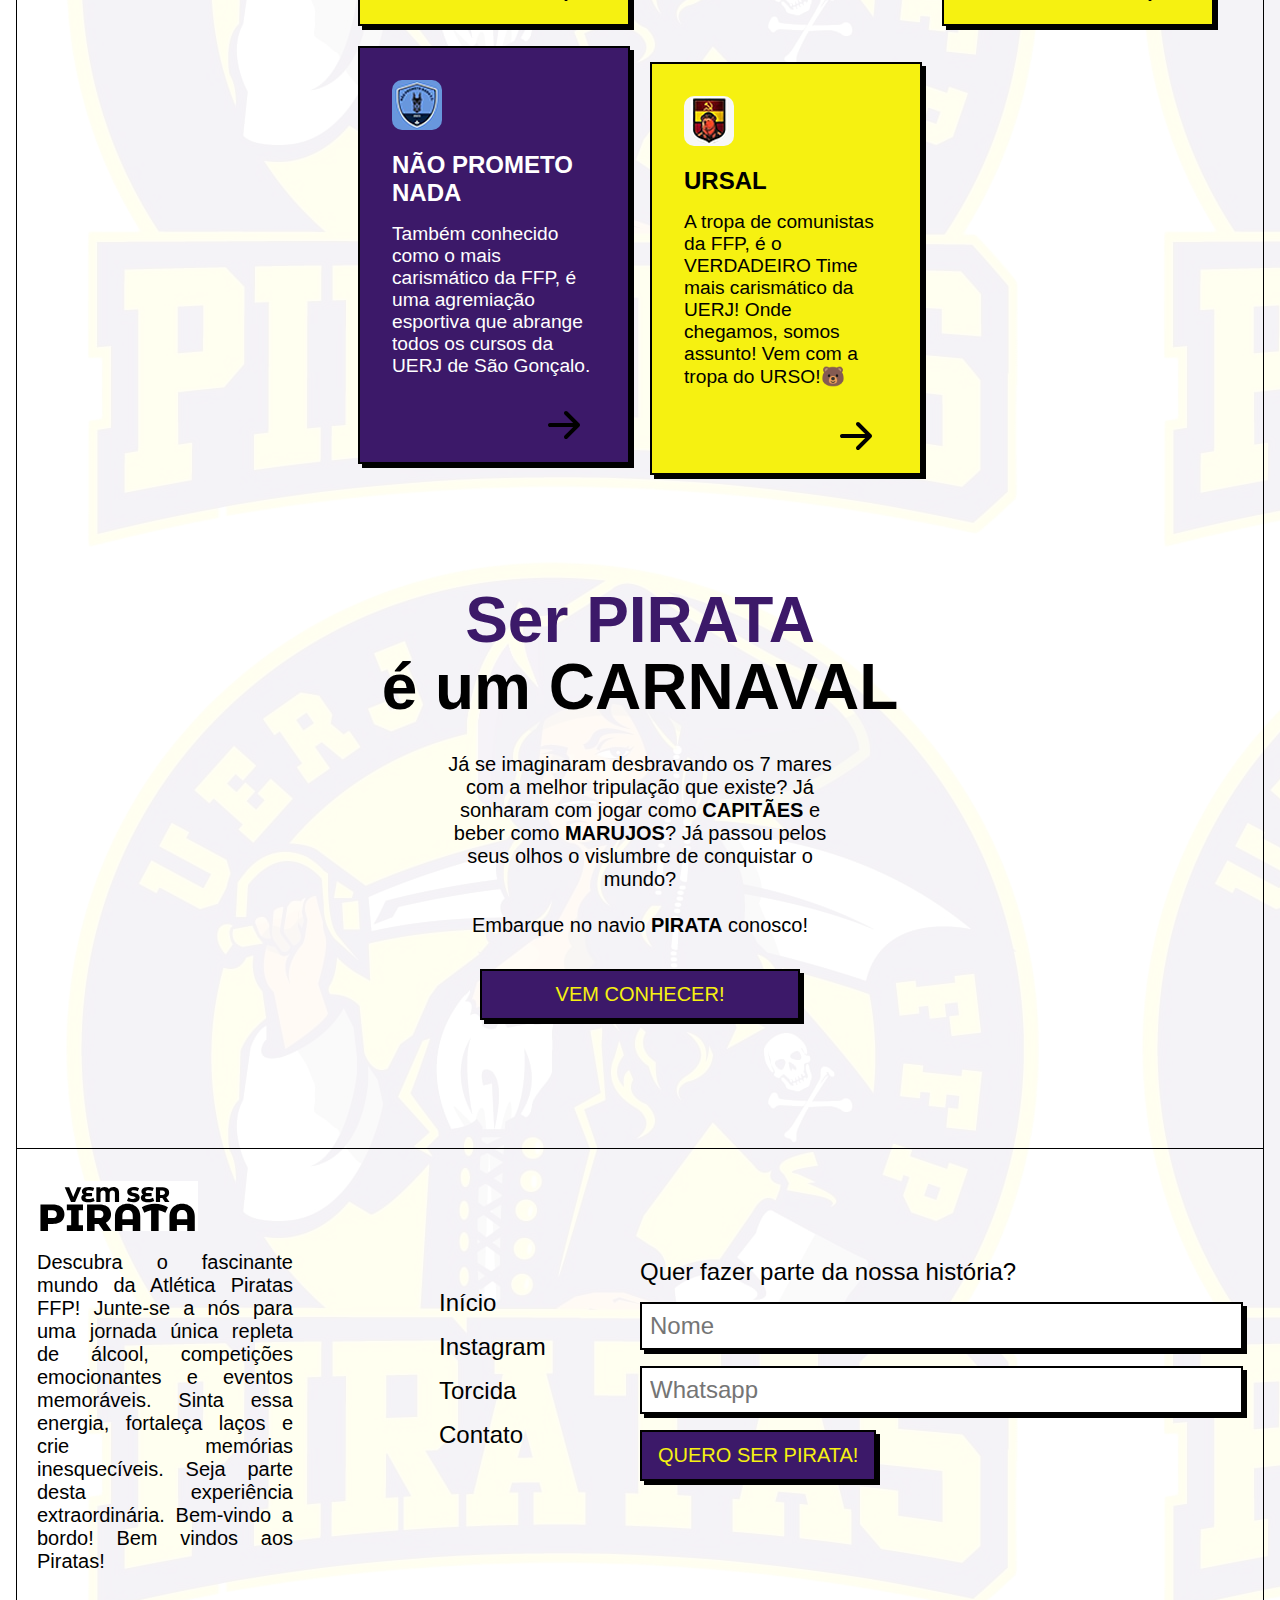
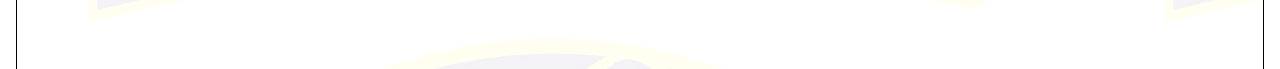
==== commit 9eca83e1: "commit link campeonato" ====
--- a/index.html
+++ b/index.html
@@ -12,7 +12,6 @@
 <body>
     <header>
         <div class="container">
-            <!-- teste -->
             <a class="logo" href="#" target="_blank"><img src="pack/logonova2.svg" alt="logo.svg"></a></img>
             <nav>
                 <a href="index.html">Início</a>
@@ -20,7 +19,7 @@
                 <a href="https://www.instagram.com/atleticaffp/" target="_blank">Contato</a>
                 <a href="https://www.instagram.com/stories/highlights/18028750858473451/" target="_blank">Torcida</a>
             </nav>
-            <a href="./copapirata/copapirata.html" target="blank" class="button nt-1 nb-1 nx-auto">COPA PIRATA!</a>
+            <a href="https://copafacil.com/copauerjatleticapiratas" target="blank" class="button nt-1 nb-1 nx-auto">COPA PIRATA!</a>
         </div>
     </header>
     <main>
@@ -31,29 +30,25 @@
                     <h1 class="nt-2 nb-2">A COPA <span class="text-primary decoration"> PIRATA</span> de 2024.1!</h1>
                     <p class="nb-2 nx-auto">Nossa <strong>principal competição</strong> da Universidade do Estado do Rio de Janeiro, está mais uma vez marcada, mobilizando o coração de todos os apaixonados por esse esporte! <strong>A COPA UERJ 2024.1</strong> promete ser a maior e melhor copa já mobilizada dentro da Universidade.<br><br>
                     Abaixo, a <strong>classificação</strong> e o <strong>calendário</strong> de jogos! Vem ser feliz com a A. Atlética Piratas FFP!  </p>
-                    <a href="copapirata/copapirata.html" target="_blank" class="button nt-1 nb-1">COPA PIRATA 2024.1!</a>
-                    <!-- <h1 class="nt-2 nb-2"><span class="text-primary decoration"> Ser PIRATA</span> é um CARNAVAL</h1>
-                    <p class="nb-2 nx-auto">Já se imaginaram desbravando os 7 mares com a melhor tripulação que existe? Já sonharam com jogar como <strong>CAPITÃES</strong> e beber como <strong>MARUJOS</strong>? Já passou pelos seus olhos o vislumbre de conquistar o mundo?<br><br>
-                    Embarque no navio <strong>PIRATA</strong> conosco!  </p>
-                    <a href="https://www.instagram.com/direct/t/118233572894860" target="_blank" class="button nt-1 nb-1">Entre em contato!</a> -->
+                    <a href="https://copafacil.com/copauerjatleticapiratas" target="_blank" class="button nt-1 nb-1">COPA PIRATA 2024.1!</a>
                 </div>
             </div>
         </section>
-        <section class="courses-section">
+        <section class="card-section">
             <div class="cards">
                 <article class="card">
                     <img class="littlecard" src="pack/biocard.png" alt="bio.png">
                     <strong class="textobranco">BIOLORGIA</strong>
                     <p class="textobranco">Vem com tudo, torcida Biolorgia! Com ciência e energia, vamos contagiar o campo. É biologia no coração!</p>
                     <a href="#">
-                        <img src="pack/arrow-right.svg" alt="img/arrow-right.svg"></a>
+                        <img src="pack/arrow-right.svg" alt="biolorgia"></a>
                 </article>
                 <article class="card">
                     <img class="littlecard" src="pack/euccard.png" alt="euc.png">
                     <strong>EUCLIDIANOS</strong>
                     <p>Partiu, torcida dos Euclidianos! Com geometria e diversão, vamos conquistar a vitória. É matemática pura e emoção!</p>
                     <a href="#">
-                        <img src="pack/arrow-right.svg" alt="img/arrow-right.svg"></a>
+                        <img src="pack/arrow-right.svg" alt="euclidianos"></a>
                 </article>
                 <article class="card">
                     <img class="littlecard" src="pack/geocard.png" alt="geo.png">
@@ -61,28 +56,28 @@
                     <p class="textobranco">Composto só por estudantes da geo é o maior time da geografia uerj ffp.
                         Atual campeão da copa pirata 2023 🏆</p>
                     <a href="#">
-                        <img src="pack/arrow-right.svg" alt="img/arrow-right.svg"></a>
+                        <img src="pack/arrow-right.svg" alt="geocrias.svg"></a>
                 </article>
                 <article class="card">
                     <img class="littlecard" src="pack/moncard.png" alt="mon.png">
                     <strong>MONTESQUIEU</strong>
                     <p>Somos o time dos 3 poderes: quem fuma, quem bebe e quem cheira! O maior AURINEGRO da história da FFP!</p>
                     <a href="#">
-                        <img src="pack/arrow-right.svg" alt="sax.png"></a>
+                        <img src="pack/arrow-right.svg" alt="montesquieu.png"></a>
                 </article>
                 <article class="card">
                     <img class="littlecard" src="pack/npncard.png" alt="npn.png">
                     <strong class="textobranco">NÃO PROMETO NADA</strong>
                     <p class="textobranco">Também conhecido como o mais carismático da FFP, é uma agremiação esportiva que abrange todos os cursos da UERJ de São Gonçalo.</p>
                     <a href="#">
-                        <img src="pack/arrow-right.svg" alt="arrow-right.svg"></a>
+                        <img src="pack/arrow-right.svg" alt="naoprometonada.svg"></a>
                 </article>
                 <article class="card">
                     <img class="littlecard" src="pack/urscard.png" alt="urs.png">
                     <strong>URSAL</strong>
                     <p>A tropa de comunistas da FFP, é o VERDADEIRO Time mais carismático da UERJ! Onde chegamos, somos assunto! Vem com a tropa do URSO!🐻</p>
                     <a href="#">
-                        <img src="pack/arrow-right.svg" alt="arrow-right.svg"></a>
+                        <img src="pack/arrow-right.svg" alt="ursal.svg"></a>
                 </article>
                 </div>
                 
@@ -92,22 +87,13 @@
                         Embarque no navio <strong>PIRATA</strong> conosco!  </p>
                         <a href="https://www.instagram.com/atleticaffp/" target="_blank" class="button nt-2 nx-auto">Vem conhecer!</a>
                     </section>
-
-                <!-- RASCUNHO ANTIGO <h1 class="nt-2 nb-2"><span class="text-primary decoration"> Ser PIRATA</span> é um CARNAVAL</h1>
-                <p class="nb-2 nx-auto">Já se imaginaram desbravando os 7 mares com a melhor tripulação que existe? Já sonharam com jogar como <strong>CAPITÃES</strong> e beber como <strong>MARUJOS</strong>? Já passou pelos seus olhos o vislumbre de conquistar o mundo?<br><br>
-                Embarque no navio <strong>PIRATA</strong> conosco!  </p>
-                <a href="https://www.instagram.com/direct/t/118233572894860" target="_blank" class="button nt-1 nb-1">Entre em contato!</a> -->
-                
-                <!-- <h2 class="text-center nx-auto">Conheça os nossos<span class="text-primary"> MARES!</span></h2>
-                <a href="https://www.instagram.com/atleticaffp/" target="_blank" class="button nt-2 nx-auto">Vem conhecer!</a> -->
-            
             </section>
         </div>
     </main>
     <footer>
         <div class="container">
             <div class="about-column">
-                <img src="pack/logo3.svg" alt="lobatinho" class="nt-1 nb-1">
+                <img src="pack/logo3.svg" alt="piratasffp" class="nt-1 nb-1">
                 <p class="nb-2">Descubra o fascinante mundo da Atlética Piratas FFP! Junte-se a nós para uma jornada única repleta de álcool, competições emocionantes e eventos memoráveis. Sinta essa energia, fortaleça laços e crie memórias inesquecíveis. Seja parte desta experiência extraordinária. Bem-vindo a bordo! Bem vindos aos Piratas!</p>
             </div>
     
--- a/index.css
+++ b/index.css
@@ -21,7 +21,7 @@
 
 header,
 .hero-section,
-.courses-section,
+.card-section,
 footer {
     border-color: var(--color-black);
     border-style: solid;
@@ -114,7 +114,7 @@
     position: relative;
 }
 
-.courses-section {
+.card-section {
     padding-bottom: 8rem;
 }
 
@@ -136,7 +136,7 @@
     padding: 2rem 2rem 0 2rem;
     font-size: 1.2rem;
     text-align: left;
-    max-height: 28rem;
+    /*max-height: 28rem;*/
     
 }
 
@@ -144,7 +144,7 @@
     align-self: start;
     background-color: var(--color-secondary);
     max-width: 17rem;
-    max-height: 25rem;
+    /*max-height: 28rem;*/
     
 }
 
